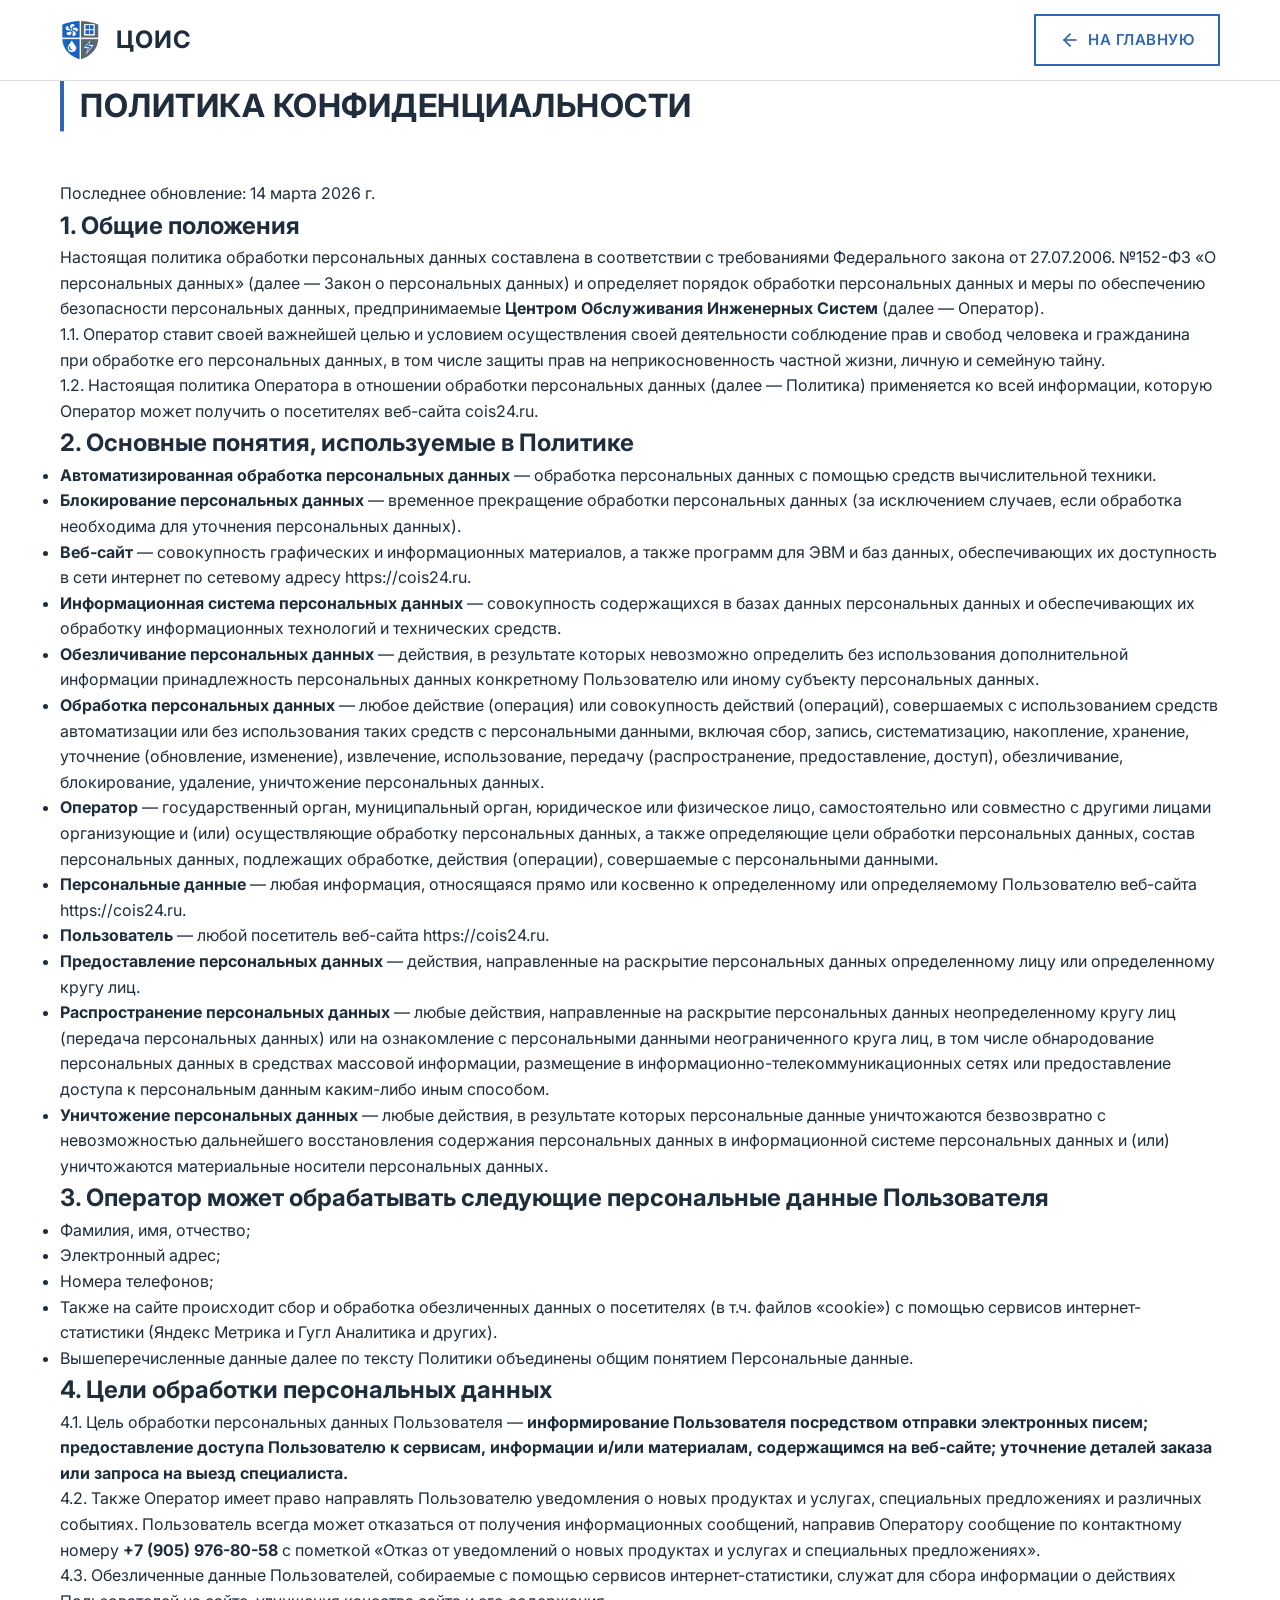
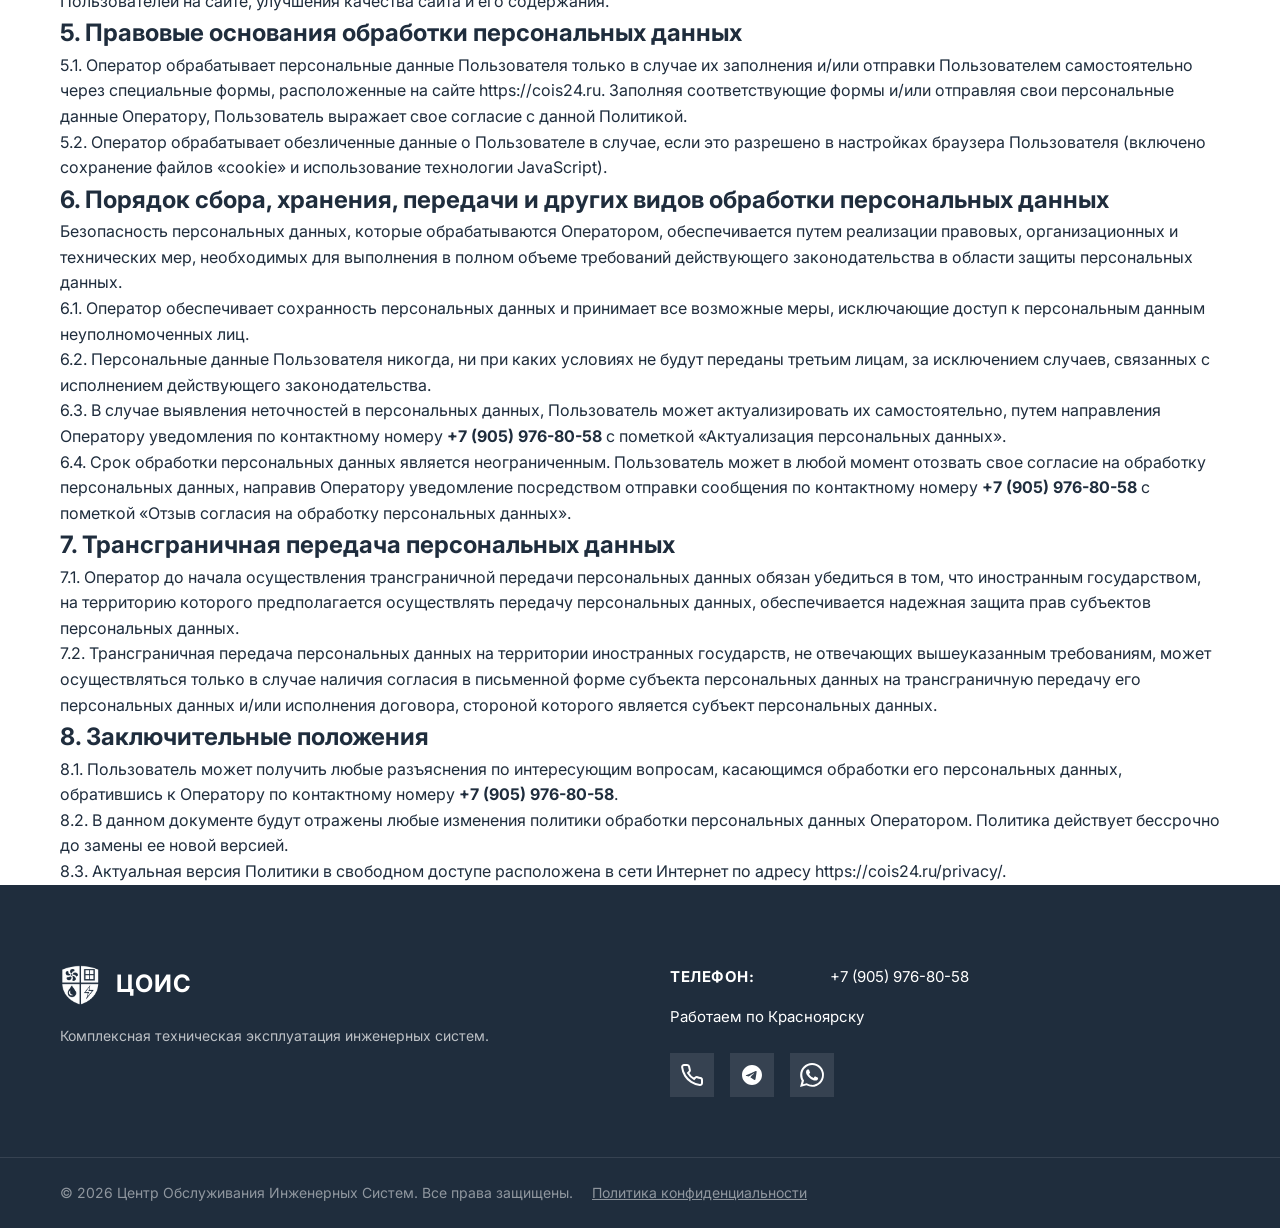
==== privacy/index.html @ afbdf445 "Initial release" ====
<!DOCTYPE html>
<html lang="ru">

<head>
    <meta charset="UTF-8">
    <meta name="viewport" content="width=device-width, initial-scale=1.0">
    <meta name="description"
        content="Политика конфиденциальности и обработки персональных данных Центра Обслуживания Инженерных Систем (ЦОИС) в Красноярске.">
    <meta name="robots" content="noindex, nofollow">
    <title>Политика конфиденциальности | ЦОИС</title>

    <link rel="icon" type="image/png" href="../image/logo.png">
    <link rel="apple-touch-icon" href="../image/logo.png">

    <link rel="stylesheet" href="../styles.css">
    <link href="https://fonts.googleapis.com/css2?family=Inter:wght@400;500;600;700&display=swap" rel="stylesheet">
    <!-- Yandex.Metrika counter -->
    <script type="text/javascript">
        (function (m, e, t, r, i, k, a) {
            m[i] = m[i] || function () { (m[i].a = m[i].a || []).push(arguments) };
            m[i].l = 1 * new Date();
            for (var j = 0; j < document.scripts.length; j++) { if (document.scripts[j].src === r) { return; } }
            k = e.createElement(t), a = e.getElementsByTagName(t)[0], k.async = 1, k.src = r, a.parentNode.insertBefore(k, a)
        })(window, document, 'script', 'https://mc.yandex.ru/metrika/tag.js?id=108239264', 'ym');

        ym(108239264, 'init', { ssr: true, clickmap: true, ecommerce: "dataLayer", referrer: document.referrer, url: location.href, accurateTrackBounce: true, trackLinks: true });
    </script>
    <noscript>
        <div><img src="https://mc.yandex.ru/watch/108239264" style="position:absolute; left:-9999px;" alt="" /></div>
    </noscript>
    <!-- /Yandex.Metrika counter -->
</head>

<body>
    <header class="header" id="header">
        <div class="container header-container">
            <a href="../" class="logo">
                <img src="../image/logo.png" alt="ЦОИС" class="logo-img">
                <span class="logo-text">ЦОИС</span>
            </a>
            <div class="header-right">
                <nav class="nav">
                    <a href="../#services" style="visibility: hidden;">Услуги</a>
                </nav>
                <div class="header-actions">
                    <a href="../" class="btn btn-call-outline">
                        <svg viewBox="0 0 24 24" fill="none" stroke="currentColor" stroke-width="2"
                            stroke-linecap="square" stroke-linejoin="miter" class="btn-icon">
                            <line x1="19" y1="12" x2="5" y2="12"></line>
                            <polyline points="12 19 5 12 12 5"></polyline>
                        </svg>
                        <span class="btn-text">На главную</span>
                    </a>
                </div>
            </div>
        </div>
    </header>

    <main class="privacy-page">
        <div class="container">
            <div class="privacy-content">
                <h1 class="section-title">Политика конфиденциальности</h1>
                <p class="privacy-date">Последнее обновление: 14 марта 2026 г.</p>

                <div class="privacy-text">
                    <h2>1. Общие положения</h2>
                    <p>Настоящая политика обработки персональных данных составлена в соответствии с требованиями
                        Федерального закона от 27.07.2006. №152-ФЗ «О персональных данных» (далее — Закон о персональных
                        данных) и определяет порядок обработки персональных данных и меры по обеспечению безопасности
                        персональных данных, предпринимаемые <strong>Центром Обслуживания Инженерных Систем</strong>
                        (далее — Оператор).</p>
                    <p>1.1. Оператор ставит своей важнейшей целью и условием осуществления своей деятельности соблюдение
                        прав и свобод человека и гражданина при обработке его персональных данных, в том числе защиты
                        прав на неприкосновенность частной жизни, личную и семейную тайну.</p>
                    <p>1.2. Настоящая политика Оператора в отношении обработки персональных данных (далее — Политика)
                        применяется ко всей информации, которую Оператор может получить о посетителях веб-сайта <a
                            href="https://cois24.ru">cois24.ru</a>.</p>

                    <h2>2. Основные понятия, используемые в Политике</h2>
                    <ul>
                        <li><strong>Автоматизированная обработка персональных данных</strong> — обработка персональных
                            данных с помощью средств вычислительной техники.</li>
                        <li><strong>Блокирование персональных данных</strong> — временное прекращение обработки
                            персональных данных (за исключением случаев, если обработка необходима для уточнения
                            персональных данных).</li>
                        <li><strong>Веб-сайт</strong> — совокупность графических и информационных материалов, а также
                            программ для ЭВМ и баз данных, обеспечивающих их доступность в сети интернет по сетевому
                            адресу https://cois24.ru.</li>
                        <li><strong>Информационная система персональных данных</strong> — совокупность содержащихся в
                            базах данных персональных данных и обеспечивающих их обработку информационных технологий и
                            технических средств.</li>
                        <li><strong>Обезличивание персональных данных</strong> — действия, в результате которых
                            невозможно определить без использования дополнительной информации принадлежность
                            персональных данных конкретному Пользователю или иному субъекту персональных данных.</li>
                        <li><strong>Обработка персональных данных</strong> — любое действие (операция) или совокупность
                            действий (операций), совершаемых с использованием средств автоматизации или без
                            использования таких средств с персональными данными, включая сбор, запись, систематизацию,
                            накопление, хранение, уточнение (обновление, изменение), извлечение, использование, передачу
                            (распространение, предоставление, доступ), обезличивание, блокирование, удаление,
                            уничтожение персональных данных.</li>
                        <li><strong>Оператор</strong> — государственный орган, муниципальный орган, юридическое или
                            физическое лицо, самостоятельно или совместно с другими лицами организующие и (или)
                            осуществляющие обработку персональных данных, а также определяющие цели обработки
                            персональных данных, состав персональных данных, подлежащих обработке, действия (операции),
                            совершаемые с персональными данными.</li>
                        <li><strong>Персональные данные</strong> — любая информация, относящаяся прямо или косвенно к
                            определенному или определяемому Пользователю веб-сайта https://cois24.ru.</li>
                        <li><strong>Пользователь</strong> — любой посетитель веб-сайта https://cois24.ru.</li>
                        <li><strong>Предоставление персональных данных</strong> — действия, направленные на раскрытие
                            персональных данных определенному лицу или определенному кругу лиц.</li>
                        <li><strong>Распространение персональных данных</strong> — любые действия, направленные на
                            раскрытие персональных данных неопределенному кругу лиц (передача персональных данных) или
                            на ознакомление с персональными данными неограниченного круга лиц, в том числе обнародование
                            персональных данных в средствах массовой информации, размещение в
                            информационно-телекоммуникационных сетях или предоставление доступа к персональным данным
                            каким-либо иным способом.</li>
                        <li><strong>Уничтожение персональных данных</strong> — любые действия, в результате которых
                            персональные данные уничтожаются безвозвратно с невозможностью дальнейшего восстановления
                            содержания персональных данных в информационной системе персональных данных и (или)
                            уничтожаются материальные носители персональных данных.</li>
                    </ul>

                    <h2>3. Оператор может обрабатывать следующие персональные данные Пользователя</h2>
                    <ul>
                        <li>Фамилия, имя, отчество;</li>
                        <li>Электронный адрес;</li>
                        <li>Номера телефонов;</li>
                        <li>Также на сайте происходит сбор и обработка обезличенных данных о посетителях (в т.ч. файлов
                            «cookie») с помощью сервисов интернет-статистики (Яндекс Метрика и Гугл Аналитика и других).
                        </li>
                        <li>Вышеперечисленные данные далее по тексту Политики объединены общим понятием Персональные
                            данные.</li>
                    </ul>

                    <h2>4. Цели обработки персональных данных</h2>
                    <p>4.1. Цель обработки персональных данных Пользователя — <strong>информирование Пользователя
                            посредством отправки электронных писем; предоставление доступа Пользователю к сервисам,
                            информации и/или материалам, содержащимся на веб-сайте; уточнение деталей заказа или запроса
                            на выезд специалиста.</strong></p>
                    <p>4.2. Также Оператор имеет право направлять Пользователю уведомления о новых продуктах и услугах,
                        специальных предложениях и различных событиях. Пользователь всегда может отказаться от получения
                        информационных сообщений, направив Оператору сообщение по контактному номеру
                        <strong>+7 (905) 976-80-58</strong> с пометкой «Отказ от уведомлений о новых продуктах и услугах
                        и
                        специальных предложениях».
                    </p>
                    <p>4.3. Обезличенные данные Пользователей, собираемые с помощью сервисов интернет-статистики, служат
                        для сбора информации о действиях Пользователей на сайте, улучшения качества сайта и его
                        содержания.</p>

                    <h2>5. Правовые основания обработки персональных данных</h2>
                    <p>5.1. Оператор обрабатывает персональные данные Пользователя только в случае их заполнения и/или
                        отправки Пользователем самостоятельно через специальные формы, расположенные на сайте
                        https://cois24.ru. Заполняя соответствующие формы и/или отправляя свои персональные данные
                        Оператору, Пользователь выражает свое согласие с данной Политикой.</p>
                    <p>5.2. Оператор обрабатывает обезличенные данные о Пользователе в случае, если это разрешено в
                        настройках браузера Пользователя (включено сохранение файлов «cookie» и использование технологии
                        JavaScript).</p>

                    <h2>6. Порядок сбора, хранения, передачи и других видов обработки персональных данных</h2>
                    <p>Безопасность персональных данных, которые обрабатываются Оператором, обеспечивается путем
                        реализации правовых, организационных и технических мер, необходимых для выполнения в полном
                        объеме требований действующего законодательства в области защиты персональных данных.</p>
                    <p>6.1. Оператор обеспечивает сохранность персональных данных и принимает все возможные меры,
                        исключающие доступ к персональным данным неуполномоченных лиц.</p>
                    <p>6.2. Персональные данные Пользователя никогда, ни при каких условиях не будут переданы третьим
                        лицам, за исключением случаев, связанных с исполнением действующего законодательства.</p>
                    <p>6.3. В случае выявления неточностей в персональных данных, Пользователь может актуализировать их
                        самостоятельно, путем направления Оператору уведомления по контактному номеру
                        <strong>+7 (905) 976-80-58</strong> с пометкой «Актуализация персональных данных».
                    </p>
                    <p>6.4. Срок обработки персональных данных является неограниченным. Пользователь может в любой
                        момент отозвать свое согласие на обработку персональных данных, направив Оператору уведомление
                        посредством отправки сообщения по контактному номеру <strong>+7 (905) 976-80-58</strong> с
                        пометкой «Отзыв согласия на обработку персональных данных».</p>

                    <h2>7. Трансграничная передача персональных данных</h2>
                    <p>7.1. Оператор до начала осуществления трансграничной передачи персональных данных обязан
                        убедиться в том, что иностранным государством, на территорию которого предполагается
                        осуществлять передачу персональных данных, обеспечивается надежная защита прав субъектов
                        персональных данных.</p>
                    <p>7.2. Трансграничная передача персональных данных на территории иностранных государств, не
                        отвечающих вышеуказанным требованиям, может осуществляться только в случае наличия согласия в
                        письменной форме субъекта персональных данных на трансграничную передачу его персональных данных
                        и/или исполнения договора, стороной которого является субъект персональных данных.</p>

                    <h2>8. Заключительные положения</h2>
                    <p>8.1. Пользователь может получить любые разъяснения по интересующим вопросам, касающимся обработки
                        его персональных данных, обратившись к Оператору по контактному номеру
                        <strong>+7 (905) 976-80-58</strong>.
                    </p>
                    <p>8.2. В данном документе будут отражены любые изменения политики обработки персональных данных
                        Оператором. Политика действует бессрочно до замены ее новой версией.</p>
                    <p>8.3. Актуальная версия Политики в свободном доступе расположена в сети Интернет по адресу <a
                            href="https://cois24.ru/privacy/">https://cois24.ru/privacy/</a>.</p>
                </div>
            </div>
        </div>
    </main>

    <footer id="contacts" class="footer">
        <div class="container footer-container">
            <div class="footer-info">
                <div class="logo footer-logo">
                    <img src="../image/logo.png" alt="ЦОИС" class="logo-img-footer">
                    <span>ЦОИС</span>
                </div>
                <p>Комплексная техническая эксплуатация инженерных систем.</p>
            </div>
            <div class="footer-contacts">
                <div class="contact-item">
                    <span class="contact-label">Телефон:</span>
                    <a href="tel:+79059768058">+7 (905) 976-80-58</a>
                </div>

                <div class="contact-item">
                    <span>Работаем по Красноярску</span>
                </div>
                <div class="footer-socials">
                    <a href="tel:+79059768058" class="social-icon" aria-label="Позвонить">
                        <svg viewBox="0 0 24 24" fill="none" stroke="currentColor" stroke-width="2"
                            stroke-linecap="square" stroke-linejoin="miter">
                            <path
                                d="M22 16.92v3a2 2 0 0 1-2.18 2 19.79 19.79 0 0 1-8.63-3.07 19.5 19.5 0 0 1-6-6 19.79 19.79 0 0 1-3.07-8.67A2 2 0 0 1 4.11 2h3a2 2 0 0 1 2 1.72 12.84 12.84 0 0 0 .7 2.81 2 2 0 0 1-.45 2.11L8.09 9.91a16 16 0 0 0 6 6l1.27-1.27a2 2 0 0 1 2.11-.45 12.84 12.84 0 0 0 2.81.7A2 2 0 0 1 22 16.92z">
                            </path>
                        </svg>
                    </a>
                    <a href="https://t.me/cois24ru" target="_blank" class="social-icon" aria-label="Telegram">
                        <svg viewBox="0 0 24 24" fill="currentColor">
                            <path
                                d="M12 2C6.48 2 2 6.48 2 12s4.48 10 10 10 10-4.48 10-10S17.52 2 12 2zm4.64 6.8c-.15 1.58-.8 5.42-1.13 7.19-.14.75-.42 1-.68 1.03-.58.05-1.02-.38-1.58-.75-.88-.58-1.38-.94-2.23-1.5-.99-.65-.35-1.01.22-1.59.15-.15 2.71-2.48 2.76-2.69a.2.2 0 0 0-.05-.18c-.06-.05-.14-.03-.21-.02-.09.02-1.49.95-4.22 2.79-.4.27-.76.41-1.08.4-.36-.01-1.04-.2-1.55-.37-.63-.2-1.12-.31-1.08-.66.02-.18.27-.36.74-.55 2.92-1.27 4.86-2.11 5.83-2.51 2.78-1.16 3.35-1.36 3.73-1.36.08 0 .27.02.39.12.1.08.13.19.14.27-.01.06.01.24 0 .38z" />
                        </svg>
                    </a>
                    <a href="https://wa.me/79059768058" target="_blank" class="social-icon" aria-label="WhatsApp">
                        <svg viewBox="0 0 24 24" fill="currentColor">
                            <path
                                d="M17.47 14.38c-.29-.15-1.76-.87-2.03-.97-.27-.1-.47-.15-.67.15-.2.3-.77.97-.94 1.16-.17.2-.35.22-.64.08-.3-.15-1.26-.46-2.39-1.48-.88-.79-1.46-1.76-1.63-2.06-.17-.3-.02-.46.13-.61.13-.13.3-.35.45-.52.15-.17.2-.3.3-.5.1-.2.05-.37-.03-.52-.07-.15-.67-1.61-.92-2.21-.24-.58-.49-.5-.67-.51h-.57c-.2 0-.52.07-.79.37-.27.3-1.04 1.02-1.04 2.48s1.07 2.88 1.21 3.07c.15.2 2.1 3.2 5.08 4.49.71.31 1.26.49 1.69.63.71.23 1.36.19 1.87.12.57-.08 1.76-.72 2.01-1.41.25-.69.25-1.29.17-1.41-.07-.12-.27-.2-.57-.35m-5.42 7.4h-.01c-1.75 0-3.46-.47-4.96-1.36l-.35-.21-3.69.97.98-3.6-.23-.37A9.82 9.82 0 0 1 2.27 12c0-5.45 4.44-9.88 9.89-9.88 2.64 0 5.12 1.03 6.99 2.9 1.87 1.86 2.89 4.35 2.89 6.99-.01 5.45-4.45 9.88-9.9 9.88m8.41-18.3A11.83 11.83 0 0 0 12.05 0C5.5 0 .16 5.34.16 11.89c0 2.1.55 4.14 1.59 5.95L.06 24l6.3-1.65a11.9 11.9 0 0 0 5.68 1.45h.01c6.55 0 11.89-5.33 11.89-11.89a11.83 11.83 0 0 0-3.48-8.41z" />
                        </svg>
                    </a>
                </div>
            </div>
        </div>
        <div class="footer-bottom">
            <div class="container">
                <p>&copy; 2026 Центр Обслуживания Инженерных Систем. Все права защищены. <a href="/privacy/"
                        style="text-decoration: underline; margin-left: 15px;">Политика конфиденциальности</a></p>
            </div>
        </div>
    </footer>

    <button class="scroll-top-btn" id="scrollTopBtn" aria-label="Наверх">
        <svg viewBox="0 0 24 24" fill="none" stroke="currentColor" stroke-width="2" stroke-linecap="square"
            stroke-linejoin="miter">
            <polyline points="18 15 12 9 6 15"></polyline>
        </svg>
    </button>

    <script src="../main.js"></script>
</body>

</html>
---- styles.css ----
:root {
    --primary-blue: #2F66B3;
    --primary-blue-hover: #244f8f;
    --dark-blue: #1f2d3d;
    --grey-text: #5B5F63;
    --bg-white: #FFFFFF;
    --bg-light: #f4f6f8;
    --border-color: #daddE1;
}

* {
    margin: 0;
    padding: 0;
    box-sizing: border-box;
}

html,
body {
    overflow-x: hidden;
}

html {
    scroll-behavior: smooth;
}

body {
    font-family: 'Inter', sans-serif;
    color: var(--dark-blue);
    background-color: var(--bg-white);
    line-height: 1.6;
    font-size: 16px;
    -webkit-font-smoothing: antialiased;
}

a {
    text-decoration: none;
    color: inherit;
    transition: color 0.2s ease, background-color 0.2s ease;
}

.container {
    max-width: 1200px;
    margin: 0 auto;
    padding: 0 20px;
}

.section {
    padding: 80px 0;
}

.bg-light {
    background-color: var(--bg-light);
}

.section-title {
    font-size: 32px;
    font-weight: 700;
    color: var(--dark-blue);
    margin-bottom: 50px;
    text-align: left;
    position: relative;
    padding-left: 20px;
    text-transform: uppercase;
    letter-spacing: 0.5px;
}

.section-title::before {
    content: '';
    position: absolute;
    left: 0;
    top: 50%;
    transform: translateY(-50%);
    height: 100%;
    width: 4px;
    background-color: var(--primary-blue);
}

.btn {
    display: inline-block;
    padding: 14px 28px;
    font-size: 15px;
    font-weight: 600;
    cursor: pointer;
    transition: background-color 0.2s ease, border-color 0.2s ease, color 0.2s ease;
    text-align: center;
    border-radius: 0;
    line-height: 24px;
    text-transform: uppercase;
    letter-spacing: 0.5px;
}

.btn-primary {
    background-color: var(--primary-blue);
    color: var(--bg-white);
    border: 1px solid var(--primary-blue);
}

.btn-primary:hover {
    background-color: var(--primary-blue-hover);
    border-color: var(--primary-blue-hover);
}

.btn-outline {
    background-color: transparent;
    color: var(--dark-blue);
    border: 1px solid var(--dark-blue);
}

.btn-outline:hover {
    background-color: var(--dark-blue);
    color: var(--bg-white);
}

.header {
    background-color: var(--bg-white);
    border-bottom: 1px solid var(--border-color);
    position: fixed;
    width: 100%;
    top: 0;
    left: 0;
    z-index: 100;
    transition: transform 0.3s ease;
}

.header.header-hidden {
    transform: translateY(-100%);
}

.header+main {
    margin-top: 80px;
}

.header-container {
    display: flex;
    justify-content: space-between;
    align-items: center;
    height: 80px;
}

.logo {
    display: flex;
    align-items: center;
    gap: 16px;
    font-size: 24px;
    font-weight: 700;
    color: var(--dark-blue);
    letter-spacing: 1px;
}

.logo-img {
    height: 40px;
    width: auto;
}

.logo-text {
    text-transform: uppercase;
}

.logo-img-footer {
    height: 40px;
    width: auto;
    filter: brightness(0) invert(1);
}

.header-right {
    display: flex;
    align-items: center;
    gap: 40px;
}

.header-actions {
    display: flex;
    align-items: center;
    gap: 20px;
}

.header-socials {
    display: flex;
    gap: 12px;
}

.header-social-icon {
    display: flex;
    align-items: center;
    justify-content: center;
    width: 44px;
    height: 44px;
    border-radius: 0;
    background-color: var(--bg-light);
    color: var(--primary-blue);
    transition: background-color 0.2s ease, color 0.2s ease;
}

.header-social-icon svg {
    width: 20px;
    height: 20px;
}

.header-social-icon:hover {
    background-color: var(--primary-blue);
    color: var(--bg-white);
}

.btn-call-outline {
    display: inline-flex;
    align-items: center;
    justify-content: center;
    gap: 8px;
    padding: 12px 24px;
    background-color: var(--bg-white);
    border: 2px solid var(--primary-blue);
    color: var(--primary-blue);
    font-size: 15px;
    font-weight: 600;
    cursor: pointer;
    text-transform: uppercase;
    letter-spacing: 0.5px;
    transition: all 0.3s ease;
}

.btn-call-outline:hover {
    background-color: var(--primary-blue);
    color: var(--bg-white);
}

.btn-icon {
    width: 20px;
    height: 20px;
    transition: color 0.3s ease;
}

.nav {
    display: flex;
    gap: 32px;
}

.nav a {
    font-size: 13px;
    font-weight: 600;
    color: var(--dark-blue);
    text-transform: uppercase;
    letter-spacing: 0.5px;
}

.nav a:hover {
    color: var(--primary-blue);
}

.hero {
    background: linear-gradient(135deg, var(--dark-blue) 0%, var(--primary-blue) 100%);
    color: var(--bg-white);
    padding: 100px 0;
}

.hero-container {
    display: flex;
    align-items: center;
    justify-content: space-between;
    gap: 60px;
}

.hero-content {
    flex: 1;
    max-width: 600px;
}

.hero-title {
    font-size: 42px;
    font-weight: 700;
    line-height: 1.25;
    margin-bottom: 24px;
    text-transform: uppercase;
    letter-spacing: 1px;
}

.hero-subtitle {
    font-size: 18px;
    color: rgba(255, 255, 255, 0.85);
    margin-bottom: 40px;
    font-weight: 400;
    line-height: 1.6;
}

.hero-actions {
    display: flex;
    align-items: center;
    gap: 16px;
    flex-wrap: wrap;
}

.hero-socials {
    display: flex;
    gap: 16px;
}

.hero-social-icon {
    display: flex;
    align-items: center;
    justify-content: center;
    width: 54px;
    height: 54px;
    border-radius: 0;
    background-color: rgba(255, 255, 255, 0.1);
    color: var(--bg-white);
    transition: background-color 0.2s ease, transform 0.2s ease;
}

.hero-social-icon svg {
    width: 24px;
    height: 24px;
}

.hero-social-icon:hover {
    background-color: var(--primary-blue);
}

.hero-visual {
    flex: 1;
    display: flex;
    justify-content: center;
    align-items: center;
}

.hero-logo {
    width: 350px;
    height: auto;
}

.services-grid {
    display: grid;
    grid-template-columns: repeat(auto-fit, minmax(300px, 1fr));
    gap: 0;
    border-top: 1px solid var(--border-color);
    border-left: 1px solid var(--border-color);
}

.service-card {
    background-color: var(--bg-white);
    padding: 40px 30px;
    text-align: left;
    border-right: 1px solid var(--border-color);
    border-bottom: 1px solid var(--border-color);
    transition: background-color 0.2s ease;
}

.service-card:hover {
    background-color: var(--bg-light);
}

.service-icon {
    margin-bottom: 24px;
    color: var(--primary-blue);
}

.service-icon svg {
    width: 40px;
    height: 40px;
}

.service-card h3 {
    font-size: 18px;
    font-weight: 700;
    color: var(--dark-blue);
    margin-bottom: 16px;
    text-transform: uppercase;
    letter-spacing: 0.5px;
}

.service-card p {
    color: var(--grey-text);
    font-size: 15px;
}

.objects-grid {
    display: grid;
    grid-template-columns: repeat(auto-fit, minmax(220px, 1fr));
    gap: 0;
    border-top: 1px solid var(--border-color);
    border-left: 1px solid var(--border-color);
}

.object-item {
    background-color: var(--bg-white);
    padding: 40px 20px;
    text-align: center;
    border-right: 1px solid var(--border-color);
    border-bottom: 1px solid var(--border-color);
    transition: background-color 0.2s ease;
}

.object-item:hover {
    background-color: var(--primary-blue);
    color: var(--bg-white);
}

.object-item:hover .object-icon {
    color: var(--bg-white);
}

.object-item:hover h3 {
    color: var(--bg-white);
}

.object-icon {
    color: var(--primary-blue);
    margin-bottom: 20px;
    transition: color 0.2s ease;
}

.object-icon svg {
    width: 48px;
    height: 48px;
    stroke-width: 1.5;
}

.object-item h3 {
    font-size: 14px;
    font-weight: 600;
    color: var(--dark-blue);
    text-transform: uppercase;
    letter-spacing: 0.5px;
    transition: color 0.2s ease;
}

.advantages-grid {
    display: grid;
    grid-template-columns: repeat(auto-fit, minmax(260px, 1fr));
    gap: 40px;
}

.advantage-card {
    text-align: left;
}

.advantage-icon {
    margin-bottom: 20px;
    color: var(--primary-blue);
}

.advantage-icon svg {
    width: 36px;
    height: 36px;
}

.advantage-card h3 {
    font-size: 16px;
    font-weight: 700;
    color: var(--dark-blue);
    margin-bottom: 12px;
    text-transform: uppercase;
    letter-spacing: 0.5px;
}

.advantage-card p {
    color: var(--grey-text);
    font-size: 15px;
}

.about-content {
    max-width: 800px;
}

.about-text {
    font-size: 16px;
    color: var(--grey-text);
    line-height: 1.8;
}

.cta {
    background-color: var(--dark-blue);
    color: var(--bg-white);
    padding: 100px 0;
    text-align: center;
}

.cta-content {
    max-width: 700px;
    margin: 0 auto;
    display: flex;
    flex-direction: column;
    align-items: center;
}

.cta-title {
    font-size: 32px;
    font-weight: 700;
    color: var(--bg-white);
    margin-bottom: 20px;
    text-transform: uppercase;
    letter-spacing: 0.5px;
}

.cta-subtitle {
    font-size: 18px;
    color: rgba(255, 255, 255, 0.85);
    margin-bottom: 40px;
}

.cta-main-btn {
    font-size: 18px;
    padding: 18px 40px;
    margin-bottom: 40px;
}

.cta-messengers-group {
    display: flex;
    flex-direction: column;
    align-items: center;
}

.cta-messengers-title {
    font-size: 15px;
    color: rgba(255, 255, 255, 0.7);
    margin-bottom: 15px;
}

.cta-socials {
    display: flex;
    gap: 24px;
    justify-content: center;
}

.cta-social-icon {
    display: flex;
    align-items: center;
    justify-content: center;
    width: 54px;
    height: 54px;
    border-radius: 0;
    background-color: transparent;
    border: 1px solid var(--border-color);
    color: var(--bg-white);
    transition: background-color 0.2s ease, color 0.2s ease;
}

.cta-social-icon svg {
    width: 24px;
    height: 24px;
}

.cta-social-icon:hover {
    background-color: var(--primary-blue);
    color: var(--bg-white);
    border-color: var(--primary-blue);
}

.footer {
    background-color: var(--dark-blue);
    color: var(--bg-white);
    padding-top: 80px;
}

.footer-container {
    display: flex;
    justify-content: space-between;
    flex-wrap: wrap;
    gap: 60px;
    margin-bottom: 60px;
}

.footer-info {
    flex: 1;
    min-width: 250px;
}

.footer-logo {
    color: var(--bg-white);
    margin-bottom: 20px;
}

.footer-info p {
    color: rgba(255, 255, 255, 0.7);
    font-size: 14px;
}

.footer-contacts {
    flex: 1;
    display: flex;
    flex-direction: column;
    gap: 16px;
    min-width: 300px;
}

.contact-item {
    display: flex;
    align-items: flex-start;
}

.contact-label {
    min-width: 160px;
    color: var(--primary-blue);
    font-weight: 700;
    font-size: 13px;
    text-transform: uppercase;
    letter-spacing: 0.5px;
}

.footer-contacts span,
.footer-contacts a {
    color: var(--bg-white);
    font-size: 15px;
}

.footer-contacts a:hover {
    color: var(--primary-blue);
}

.footer-socials {
    display: flex;
    gap: 16px;
    margin-top: 8px;
}

.social-icon {
    display: flex;
    align-items: center;
    justify-content: center;
    width: 44px;
    height: 44px;
    border-radius: 0;
    background-color: rgba(255, 255, 255, 0.1);
    color: var(--primary-blue);
    transition: background-color 0.2s ease, color 0.2s ease;
}

.social-icon svg {
    width: 24px;
    height: 24px;
}

.social-icon:hover {
    background-color: var(--primary-blue);
    color: var(--bg-white);
}

.footer-bottom {
    border-top: 1px solid rgba(255, 255, 255, 0.1);
    padding: 24px 0;
    text-align: left;
    font-size: 14px;
    color: rgba(255, 255, 255, 0.5);
}

.popup-overlay {
    position: fixed;
    top: 0;
    left: 0;
    width: 100%;
    height: 100%;
    background-color: rgba(31, 45, 61, 0.8);
    display: flex;
    justify-content: center;
    align-items: center;
    z-index: 1000;
    opacity: 0;
    visibility: hidden;
    transition: opacity 0.3s ease, visibility 0.3s ease;
}

.popup-overlay.active {
    opacity: 1;
    visibility: visible;
}

.popup-content {
    background-color: var(--bg-white);
    padding: 50px 40px;
    width: 100%;
    max-width: 450px;
    position: relative;
    text-align: center;
    transform: translateY(20px);
    transition: transform 0.3s ease;
}

.popup-overlay.active .popup-content {
    transform: translateY(0);
}

.popup-close {
    position: absolute;
    top: 20px;
    right: 20px;
    background: transparent;
    border: none;
    color: var(--grey-text);
    cursor: pointer;
    transition: color 0.2s ease;
}

.popup-close svg {
    width: 24px;
    height: 24px;
}

.popup-close:hover {
    color: var(--primary-blue);
}

.popup-title {
    font-size: 24px;
    font-weight: 700;
    color: var(--primary-blue);
    margin-bottom: 20px;
    text-transform: uppercase;
    letter-spacing: 0.5px;
}

.popup-phone {
    display: inline-block;
    font-size: 28px;
    font-weight: 700;
    color: var(--primary-blue);
    margin-bottom: 30px;
    transition: color 0.2s ease;
}

.popup-phone:hover {
    color: var(--primary-blue-hover);
}

.popup-subtitle {
    font-size: 15px;
    color: var(--grey-text);
    margin-bottom: 20px;
}

.popup-messengers {
    display: flex;
    flex-direction: column;
    gap: 15px;
}

.messenger-btn {
    display: flex;
    align-items: center;
    justify-content: center;
    gap: 10px;
    padding: 14px;
    border-radius: 0;
    font-size: 16px;
    font-weight: 600;
    border: 1px solid var(--border-color);
    color: var(--dark-blue);
    transition: all 0.2s ease;
    text-transform: uppercase;
    letter-spacing: 0.5px;
}

.messenger-btn svg {
    width: 20px;
    height: 20px;
    color: var(--primary-blue);
    transition: color 0.2s ease;
}

.messenger-btn:hover {
    border-color: var(--primary-blue);
    background-color: var(--primary-blue);
    color: var(--bg-white);
}

.messenger-btn:hover svg {
    color: var(--bg-white);
}

@media (max-width: 992px) {
    .header-right {
        gap: 20px;
    }

    .nav {
        display: none;
    }

    .hero-container {
        flex-direction: column;
        text-align: center;
        gap: 40px;
    }

    .hero-visual {
        display: none;
    }

    .hero-title {
        font-size: 32px;
    }

    .hero-actions {
        justify-content: center;
    }

    .section-title {
        text-align: center;
        padding-left: 0;
    }

    .section-title::before {
        display: none;
    }

    .about-text {
        text-align: center;
    }
}

@media (max-width: 768px) {
    .header-container {
        flex-direction: row;
        height: auto;
        gap: 15px;
        padding: 10px 20px;
        align-items: center;
        justify-content: space-between;
    }

    .header-right {
        gap: 15px;
        width: auto;
    }

    .header-actions {
        gap: 12px;
    }

    .header-social-icon {
        width: 44px;
        height: 44px;
    }

    .header-social-icon svg {
        width: 24px;
        height: 24px;
    }

    .btn-call-outline .btn-text {
        display: none;
    }

    .btn-call-outline {
        padding: 0;
        width: 44px;
        height: 44px;
        border-radius: 0;
    }

    .header-socials {
        display: none;
    }

    .btn-call-outline .btn-icon {
        margin: 0;
    }

    .hero {
        padding: 60px 0;
    }

    .hero-title {
        font-size: 28px;
    }

    .hero-subtitle {
        font-size: 16px;
    }

    .cta {
        padding: 60px 0;
    }

    .cta-title {
        font-size: 28px;
    }

    .privacy-page {
        padding: 30px 0;
    }

    .privacy-content {
        padding: 30px 20px;
        border: none;
        border-radius: 0;
    }

    .privacy-text h2 {
        font-size: 18px;
    }
}

.scroll-top-btn {
    position: fixed;
    bottom: 30px;
    right: 30px;
    width: 48px;
    height: 48px;
    background-color: var(--primary-blue);
    color: var(--bg-white);
    border: none;
    border-radius: 0;
    display: flex;
    align-items: center;
    justify-content: center;
    cursor: pointer;
    box-shadow: 0 4px 12px rgba(0, 0, 0, 0.2);
    opacity: 0;
    visibility: hidden;
    transform: translateY(20px);
    transition: opacity 0.3s ease, visibility 0.3s ease, background-color 0.3s ease;
    z-index: 900;
}

.scroll-top-btn.visible {
    opacity: 1;
    visibility: visible;
    transform: translateY(0);
}

.scroll-top-btn:hover {
    background-color: var(--primary-blue-hover);
}

.scroll-top-btn svg {
    width: 24px;
    height: 24px;
}

@media (max-width: 768px) {
    .scroll-top-btn {
        bottom: 20px;
        right: 20px;
        width: 44px;
        height: 44px;
    }
}

@media (max-width: 480px) {
    .hero-title {
        font-size: 24px;
    }

    .hero .btn,
    .cta .btn {
        width: 100%;
        display: block;
    }

    .header-container {
        padding: 15px 20px;
    }

    .services-grid,
    .objects-grid {
        border: none;
        gap: 20px;
    }

    .cta-socials {
        gap: 15px;
    }

    .section-title {
        font-size: 24px;
        margin-bottom: 24px;
        word-wrap: break-word;
        hyphens: auto;
    }

    .privacy-page {
        padding: 20px 0;
    }

    .privacy-content {
        padding: 25px 20px;
    }

    .privacy-text p {
        font-size: 14px;
        line-height: 1.6;
    }

    .privacy-text h2 {
        font-size: 16px;
        margin: 25px 0 15px;
    }
}

.error-page {
    display: block;
}

.error-main {
    display: flex;
    align-items: center;
    justify-content: center;
    padding: 80px 20px 140px;
    background: var(--bg-white);
}

.error-card {
    display: flex;
    align-items: center;
    max-width: 900px;
    margin: 0 auto;
}

.error-visual {
    flex: 1;
    display: flex;
    align-items: center;
    justify-content: flex-end;
    padding-right: 40px;
    border-right: 1px solid var(--border-color);
    font-size: 100px;
    font-weight: 800;
    color: var(--primary-blue);
    line-height: 1;
    letter-spacing: -3px;
}

.error-content {
    flex: 1.2;
    padding-left: 40px;
}

.error-badge {
    display: inline-block;
    padding: 6px 12px;
    background: rgba(30, 64, 175, 0.1);
    color: var(--primary-blue);
    font-weight: 600;
    font-size: 14px;
    margin-bottom: 20px;
}

.error-title {
    font-size: 36px;
    font-weight: 700;
    color: var(--dark-blue);
    margin-bottom: 20px;
    line-height: 1.2;
}

.error-message {
    font-size: 16px;
    color: var(--text-light);
    line-height: 1.6;
    margin-bottom: 40px;
}

@media (max-width: 768px) {
    .error-page {
        display: block;
        min-height: auto;
    }

    .error-main {
        display: block;
        padding: 30px 20px;
    }

    .error-card {
        display: block;
        text-align: center;
    }

    .error-visual {
        display: block;
        border-right: none;
        border-bottom: 1px solid var(--border-color);
        padding: 0 0 20px 0;
        margin-bottom: 20px;
        font-size: 80px;
        width: 100%;
    }

    .error-content {
        display: block;
        padding: 0;
        width: 100%;
    }

    .error-title {
        font-size: 28px;
    }
}
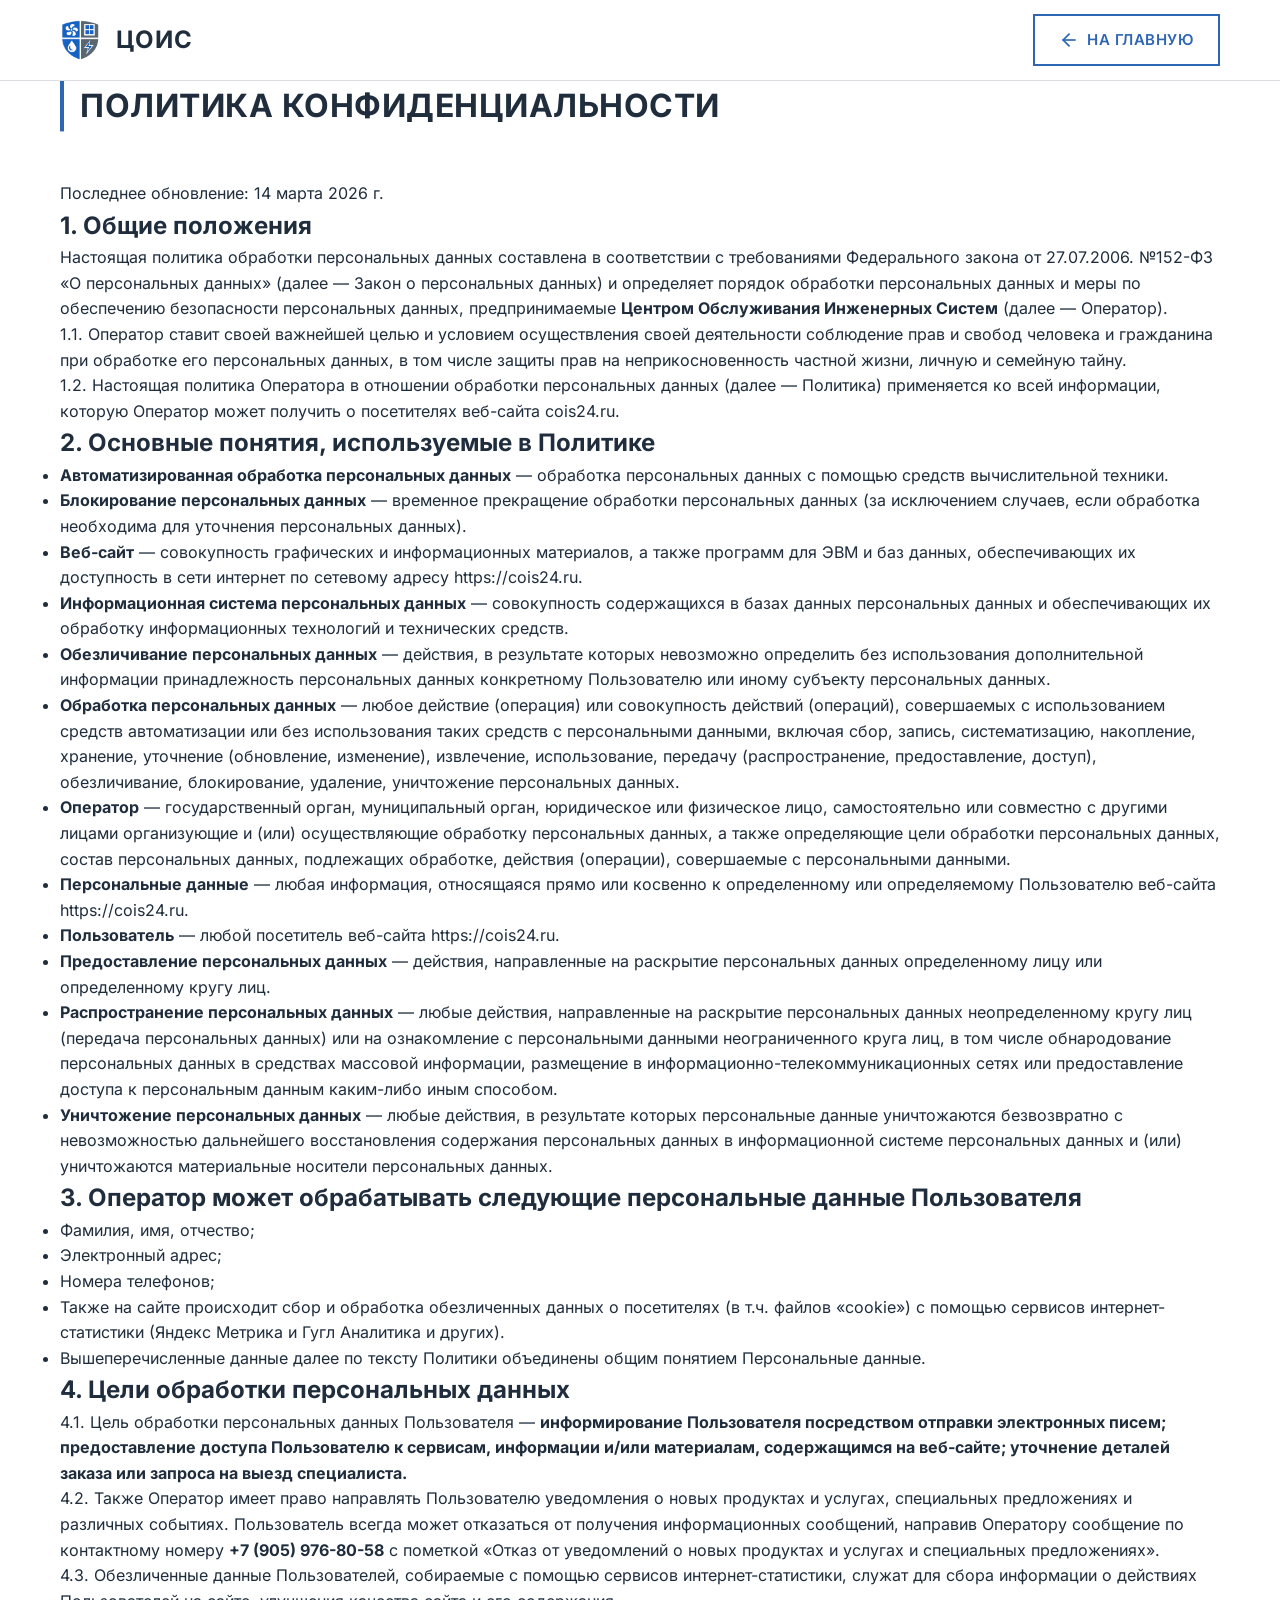
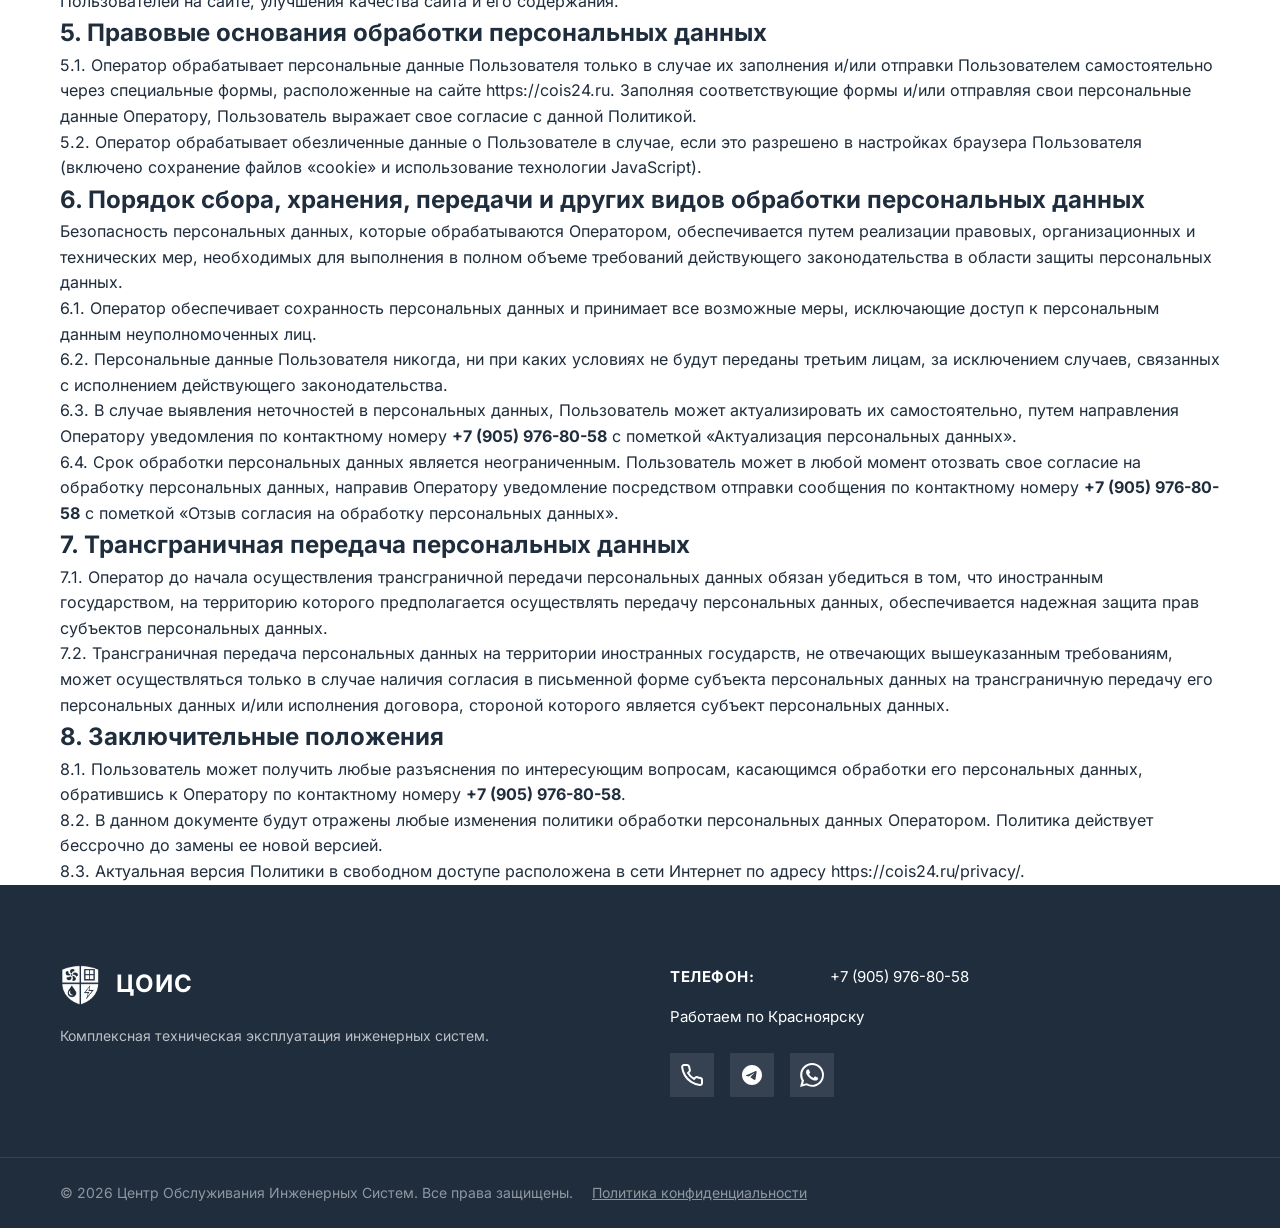
==== commit 93970658: "Refactor: Organize into css, js, fonts directories and localize Google Fonts" ====
--- a/privacy/index.html
+++ b/privacy/index.html
@@ -12,8 +12,8 @@
     <link rel="icon" type="image/png" href="../image/logo.png">
     <link rel="apple-touch-icon" href="../image/logo.png">
 
-    <link rel="stylesheet" href="../styles.css">
-    <link href="https://fonts.googleapis.com/css2?family=Inter:wght@400;500;600;700&display=swap" rel="stylesheet">
+    <link rel="stylesheet" href="../css/styles.css">
+    <link rel="stylesheet" href="../css/fonts.css">
     <!-- Yandex.Metrika counter -->
     <script type="text/javascript">
         (function (m, e, t, r, i, k, a) {
@@ -255,7 +255,7 @@
         </svg>
     </button>
 
-    <script src="../main.js"></script>
+    <script src="../js/main.js"></script>
 </body>
 
 </html>
--- a/css/styles.css
+++ b/css/styles.css
@@ -0,0 +1,1086 @@
+:root {
+    --primary-blue: #2F66B3;
+    --primary-blue-hover: #244f8f;
+    --dark-blue: #1f2d3d;
+    --grey-text: #5B5F63;
+    --bg-white: #FFFFFF;
+    --bg-light: #f4f6f8;
+    --border-color: #daddE1;
+}
+
+* {
+    margin: 0;
+    padding: 0;
+    box-sizing: border-box;
+}
+
+html,
+body {
+    overflow-x: hidden;
+}
+
+html {
+    scroll-behavior: smooth;
+}
+
+body {
+    font-family: 'Inter', sans-serif;
+    color: var(--dark-blue);
+    background-color: var(--bg-white);
+    line-height: 1.6;
+    font-size: 16px;
+    -webkit-font-smoothing: antialiased;
+}
+
+a {
+    text-decoration: none;
+    color: inherit;
+    transition: color 0.2s ease, background-color 0.2s ease;
+}
+
+.container {
+    max-width: 1200px;
+    margin: 0 auto;
+    padding: 0 20px;
+}
+
+.section {
+    padding: 80px 0;
+}
+
+.bg-light {
+    background-color: var(--bg-light);
+}
+
+.section-title {
+    font-size: 32px;
+    font-weight: 700;
+    color: var(--dark-blue);
+    margin-bottom: 50px;
+    text-align: left;
+    position: relative;
+    padding-left: 20px;
+    text-transform: uppercase;
+    letter-spacing: 0.5px;
+}
+
+.section-title::before {
+    content: '';
+    position: absolute;
+    left: 0;
+    top: 50%;
+    transform: translateY(-50%);
+    height: 100%;
+    width: 4px;
+    background-color: var(--primary-blue);
+}
+
+.btn {
+    display: inline-block;
+    padding: 14px 28px;
+    font-size: 15px;
+    font-weight: 600;
+    cursor: pointer;
+    transition: background-color 0.2s ease, border-color 0.2s ease, color 0.2s ease;
+    text-align: center;
+    border-radius: 0;
+    line-height: 24px;
+    text-transform: uppercase;
+    letter-spacing: 0.5px;
+}
+
+.btn-primary {
+    background-color: var(--primary-blue);
+    color: var(--bg-white);
+    border: 1px solid var(--primary-blue);
+}
+
+.btn-primary:hover {
+    background-color: var(--primary-blue-hover);
+    border-color: var(--primary-blue-hover);
+}
+
+.btn-outline {
+    background-color: transparent;
+    color: var(--dark-blue);
+    border: 1px solid var(--dark-blue);
+}
+
+.btn-outline:hover {
+    background-color: var(--dark-blue);
+    color: var(--bg-white);
+}
+
+.header {
+    background-color: var(--bg-white);
+    border-bottom: 1px solid var(--border-color);
+    position: fixed;
+    width: 100%;
+    top: 0;
+    left: 0;
+    z-index: 100;
+    transition: transform 0.3s ease;
+}
+
+.header.header-hidden {
+    transform: translateY(-100%);
+}
+
+.header+main {
+    margin-top: 80px;
+}
+
+.header-container {
+    display: flex;
+    justify-content: space-between;
+    align-items: center;
+    height: 80px;
+}
+
+.logo {
+    display: flex;
+    align-items: center;
+    gap: 16px;
+    font-size: 24px;
+    font-weight: 700;
+    color: var(--dark-blue);
+    letter-spacing: 1px;
+}
+
+.logo-img {
+    height: 40px;
+    width: auto;
+}
+
+.logo-text {
+    text-transform: uppercase;
+}
+
+.logo-img-footer {
+    height: 40px;
+    width: auto;
+    filter: brightness(0) invert(1);
+}
+
+.header-right {
+    display: flex;
+    align-items: center;
+    gap: 40px;
+}
+
+.header-actions {
+    display: flex;
+    align-items: center;
+    gap: 20px;
+}
+
+.header-socials {
+    display: flex;
+    gap: 12px;
+}
+
+.header-social-icon {
+    display: flex;
+    align-items: center;
+    justify-content: center;
+    width: 44px;
+    height: 44px;
+    border-radius: 0;
+    background-color: var(--bg-light);
+    color: var(--primary-blue);
+    transition: background-color 0.2s ease, color 0.2s ease;
+}
+
+.header-social-icon svg {
+    width: 20px;
+    height: 20px;
+}
+
+.header-social-icon:hover {
+    background-color: var(--primary-blue);
+    color: var(--bg-white);
+}
+
+.btn-call-outline {
+    display: inline-flex;
+    align-items: center;
+    justify-content: center;
+    gap: 8px;
+    padding: 12px 24px;
+    background-color: var(--bg-white);
+    border: 2px solid var(--primary-blue);
+    color: var(--primary-blue);
+    font-size: 15px;
+    font-weight: 600;
+    cursor: pointer;
+    text-transform: uppercase;
+    letter-spacing: 0.5px;
+    transition: all 0.3s ease;
+}
+
+.btn-call-outline:hover {
+    background-color: var(--primary-blue);
+    color: var(--bg-white);
+}
+
+.btn-icon {
+    width: 20px;
+    height: 20px;
+    transition: color 0.3s ease;
+}
+
+.nav {
+    display: flex;
+    gap: 32px;
+}
+
+.nav a {
+    font-size: 13px;
+    font-weight: 600;
+    color: var(--dark-blue);
+    text-transform: uppercase;
+    letter-spacing: 0.5px;
+}
+
+.nav a:hover {
+    color: var(--primary-blue);
+}
+
+.hero {
+    background: linear-gradient(135deg, var(--dark-blue) 0%, var(--primary-blue) 100%);
+    color: var(--bg-white);
+    padding: 100px 0;
+}
+
+.hero-container {
+    display: flex;
+    align-items: center;
+    justify-content: space-between;
+    gap: 60px;
+}
+
+.hero-content {
+    flex: 1;
+    max-width: 600px;
+}
+
+.hero-title {
+    font-size: 42px;
+    font-weight: 700;
+    line-height: 1.25;
+    margin-bottom: 24px;
+    text-transform: uppercase;
+    letter-spacing: 1px;
+}
+
+.hero-subtitle {
+    font-size: 18px;
+    color: rgba(255, 255, 255, 0.85);
+    margin-bottom: 40px;
+    font-weight: 400;
+    line-height: 1.6;
+}
+
+.hero-actions {
+    display: flex;
+    align-items: center;
+    gap: 16px;
+    flex-wrap: wrap;
+}
+
+.hero-socials {
+    display: flex;
+    gap: 16px;
+}
+
+.hero-social-icon {
+    display: flex;
+    align-items: center;
+    justify-content: center;
+    width: 54px;
+    height: 54px;
+    border-radius: 0;
+    background-color: rgba(255, 255, 255, 0.1);
+    color: var(--bg-white);
+    transition: background-color 0.2s ease, transform 0.2s ease;
+}
+
+.hero-social-icon svg {
+    width: 24px;
+    height: 24px;
+}
+
+.hero-social-icon:hover {
+    background-color: var(--primary-blue);
+}
+
+.hero-visual {
+    flex: 1;
+    display: flex;
+    justify-content: center;
+    align-items: center;
+}
+
+.hero-logo {
+    width: 350px;
+    height: auto;
+}
+
+.services-grid {
+    display: grid;
+    grid-template-columns: repeat(auto-fit, minmax(300px, 1fr));
+    gap: 0;
+    border-top: 1px solid var(--border-color);
+    border-left: 1px solid var(--border-color);
+}
+
+.service-card {
+    background-color: var(--bg-white);
+    padding: 40px 30px;
+    text-align: left;
+    border-right: 1px solid var(--border-color);
+    border-bottom: 1px solid var(--border-color);
+    transition: background-color 0.2s ease;
+}
+
+.service-card:hover {
+    background-color: var(--bg-light);
+}
+
+.service-icon {
+    margin-bottom: 24px;
+    color: var(--primary-blue);
+}
+
+.service-icon svg {
+    width: 40px;
+    height: 40px;
+}
+
+.service-card h3 {
+    font-size: 18px;
+    font-weight: 700;
+    color: var(--dark-blue);
+    margin-bottom: 16px;
+    text-transform: uppercase;
+    letter-spacing: 0.5px;
+}
+
+.service-card p {
+    color: var(--grey-text);
+    font-size: 15px;
+}
+
+.objects-grid {
+    display: grid;
+    grid-template-columns: repeat(auto-fit, minmax(220px, 1fr));
+    gap: 0;
+    border-top: 1px solid var(--border-color);
+    border-left: 1px solid var(--border-color);
+}
+
+.object-item {
+    background-color: var(--bg-white);
+    padding: 40px 20px;
+    text-align: center;
+    border-right: 1px solid var(--border-color);
+    border-bottom: 1px solid var(--border-color);
+    transition: background-color 0.2s ease;
+}
+
+.object-item:hover {
+    background-color: var(--primary-blue);
+    color: var(--bg-white);
+}
+
+.object-item:hover .object-icon {
+    color: var(--bg-white);
+}
+
+.object-item:hover h3 {
+    color: var(--bg-white);
+}
+
+.object-icon {
+    color: var(--primary-blue);
+    margin-bottom: 20px;
+    transition: color 0.2s ease;
+}
+
+.object-icon svg {
+    width: 48px;
+    height: 48px;
+    stroke-width: 1.5;
+}
+
+.object-item h3 {
+    font-size: 14px;
+    font-weight: 600;
+    color: var(--dark-blue);
+    text-transform: uppercase;
+    letter-spacing: 0.5px;
+    transition: color 0.2s ease;
+}
+
+.advantages-grid {
+    display: grid;
+    grid-template-columns: repeat(auto-fit, minmax(260px, 1fr));
+    gap: 40px;
+}
+
+.advantage-card {
+    text-align: left;
+}
+
+.advantage-icon {
+    margin-bottom: 20px;
+    color: var(--primary-blue);
+}
+
+.advantage-icon svg {
+    width: 36px;
+    height: 36px;
+}
+
+.advantage-card h3 {
+    font-size: 16px;
+    font-weight: 700;
+    color: var(--dark-blue);
+    margin-bottom: 12px;
+    text-transform: uppercase;
+    letter-spacing: 0.5px;
+}
+
+.advantage-card p {
+    color: var(--grey-text);
+    font-size: 15px;
+}
+
+.about-content {
+    max-width: 800px;
+}
+
+.about-text {
+    font-size: 16px;
+    color: var(--grey-text);
+    line-height: 1.8;
+}
+
+.cta {
+    background-color: var(--dark-blue);
+    color: var(--bg-white);
+    padding: 100px 0;
+    text-align: center;
+}
+
+.cta-content {
+    max-width: 700px;
+    margin: 0 auto;
+    display: flex;
+    flex-direction: column;
+    align-items: center;
+}
+
+.cta-title {
+    font-size: 32px;
+    font-weight: 700;
+    color: var(--bg-white);
+    margin-bottom: 20px;
+    text-transform: uppercase;
+    letter-spacing: 0.5px;
+}
+
+.cta-subtitle {
+    font-size: 18px;
+    color: rgba(255, 255, 255, 0.85);
+    margin-bottom: 40px;
+}
+
+.cta-main-btn {
+    font-size: 18px;
+    padding: 18px 40px;
+    margin-bottom: 40px;
+}
+
+.cta-messengers-group {
+    display: flex;
+    flex-direction: column;
+    align-items: center;
+}
+
+.cta-messengers-title {
+    font-size: 15px;
+    color: rgba(255, 255, 255, 0.7);
+    margin-bottom: 15px;
+}
+
+.cta-socials {
+    display: flex;
+    gap: 24px;
+    justify-content: center;
+}
+
+.cta-social-icon {
+    display: flex;
+    align-items: center;
+    justify-content: center;
+    width: 54px;
+    height: 54px;
+    border-radius: 0;
+    background-color: transparent;
+    border: 1px solid var(--border-color);
+    color: var(--bg-white);
+    transition: background-color 0.2s ease, color 0.2s ease;
+}
+
+.cta-social-icon svg {
+    width: 24px;
+    height: 24px;
+}
+
+.cta-social-icon:hover {
+    background-color: var(--primary-blue);
+    color: var(--bg-white);
+    border-color: var(--primary-blue);
+}
+
+.footer {
+    background-color: var(--dark-blue);
+    color: var(--bg-white);
+    padding-top: 80px;
+}
+
+.footer-container {
+    display: flex;
+    justify-content: space-between;
+    flex-wrap: wrap;
+    gap: 60px;
+    margin-bottom: 60px;
+}
+
+.footer-info {
+    flex: 1;
+    min-width: 250px;
+}
+
+.footer-logo {
+    color: var(--bg-white);
+    margin-bottom: 20px;
+}
+
+.footer-info p {
+    color: rgba(255, 255, 255, 0.7);
+    font-size: 14px;
+}
+
+.footer-contacts {
+    flex: 1;
+    display: flex;
+    flex-direction: column;
+    gap: 16px;
+    min-width: 300px;
+}
+
+.contact-item {
+    display: flex;
+    align-items: flex-start;
+}
+
+.contact-label {
+    min-width: 160px;
+    color: var(--primary-blue);
+    font-weight: 700;
+    font-size: 13px;
+    text-transform: uppercase;
+    letter-spacing: 0.5px;
+}
+
+.footer-contacts span,
+.footer-contacts a {
+    color: var(--bg-white);
+    font-size: 15px;
+}
+
+.footer-contacts a:hover {
+    color: var(--primary-blue);
+}
+
+.footer-socials {
+    display: flex;
+    gap: 16px;
+    margin-top: 8px;
+}
+
+.social-icon {
+    display: flex;
+    align-items: center;
+    justify-content: center;
+    width: 44px;
+    height: 44px;
+    border-radius: 0;
+    background-color: rgba(255, 255, 255, 0.1);
+    color: var(--primary-blue);
+    transition: background-color 0.2s ease, color 0.2s ease;
+}
+
+.social-icon svg {
+    width: 24px;
+    height: 24px;
+}
+
+.social-icon:hover {
+    background-color: var(--primary-blue);
+    color: var(--bg-white);
+}
+
+.footer-bottom {
+    border-top: 1px solid rgba(255, 255, 255, 0.1);
+    padding: 24px 0;
+    text-align: left;
+    font-size: 14px;
+    color: rgba(255, 255, 255, 0.5);
+}
+
+.popup-overlay {
+    position: fixed;
+    top: 0;
+    left: 0;
+    width: 100%;
+    height: 100%;
+    background-color: rgba(31, 45, 61, 0.8);
+    display: flex;
+    justify-content: center;
+    align-items: center;
+    z-index: 1000;
+    opacity: 0;
+    visibility: hidden;
+    transition: opacity 0.3s ease, visibility 0.3s ease;
+}
+
+.popup-overlay.active {
+    opacity: 1;
+    visibility: visible;
+}
+
+.popup-content {
+    background-color: var(--bg-white);
+    padding: 50px 40px;
+    width: 100%;
+    max-width: 450px;
+    position: relative;
+    text-align: center;
+    transform: translateY(20px);
+    transition: transform 0.3s ease;
+}
+
+.popup-overlay.active .popup-content {
+    transform: translateY(0);
+}
+
+.popup-close {
+    position: absolute;
+    top: 20px;
+    right: 20px;
+    background: transparent;
+    border: none;
+    color: var(--grey-text);
+    cursor: pointer;
+    transition: color 0.2s ease;
+}
+
+.popup-close svg {
+    width: 24px;
+    height: 24px;
+}
+
+.popup-close:hover {
+    color: var(--primary-blue);
+}
+
+.popup-title {
+    font-size: 24px;
+    font-weight: 700;
+    color: var(--primary-blue);
+    margin-bottom: 20px;
+    text-transform: uppercase;
+    letter-spacing: 0.5px;
+}
+
+.popup-phone {
+    display: inline-block;
+    font-size: 28px;
+    font-weight: 700;
+    color: var(--primary-blue);
+    margin-bottom: 30px;
+    transition: color 0.2s ease;
+}
+
+.popup-phone:hover {
+    color: var(--primary-blue-hover);
+}
+
+.popup-subtitle {
+    font-size: 15px;
+    color: var(--grey-text);
+    margin-bottom: 20px;
+}
+
+.popup-messengers {
+    display: flex;
+    flex-direction: column;
+    gap: 15px;
+}
+
+.messenger-btn {
+    display: flex;
+    align-items: center;
+    justify-content: center;
+    gap: 10px;
+    padding: 14px;
+    border-radius: 0;
+    font-size: 16px;
+    font-weight: 600;
+    border: 1px solid var(--border-color);
+    color: var(--dark-blue);
+    transition: all 0.2s ease;
+    text-transform: uppercase;
+    letter-spacing: 0.5px;
+}
+
+.messenger-btn svg {
+    width: 20px;
+    height: 20px;
+    color: var(--primary-blue);
+    transition: color 0.2s ease;
+}
+
+.messenger-btn:hover {
+    border-color: var(--primary-blue);
+    background-color: var(--primary-blue);
+    color: var(--bg-white);
+}
+
+.messenger-btn:hover svg {
+    color: var(--bg-white);
+}
+
+@media (max-width: 992px) {
+    .header-right {
+        gap: 20px;
+    }
+
+    .nav {
+        display: none;
+    }
+
+    .hero-container {
+        flex-direction: column;
+        text-align: center;
+        gap: 40px;
+    }
+
+    .hero-visual {
+        display: none;
+    }
+
+    .hero-title {
+        font-size: 32px;
+    }
+
+    .hero-actions {
+        justify-content: center;
+    }
+
+    .section-title {
+        text-align: center;
+        padding-left: 0;
+    }
+
+    .section-title::before {
+        display: none;
+    }
+
+    .about-text {
+        text-align: center;
+    }
+}
+
+@media (max-width: 768px) {
+    .header-container {
+        flex-direction: row;
+        height: auto;
+        gap: 15px;
+        padding: 10px 20px;
+        align-items: center;
+        justify-content: space-between;
+    }
+
+    .header-right {
+        gap: 15px;
+        width: auto;
+    }
+
+    .header-actions {
+        gap: 12px;
+    }
+
+    .header-social-icon {
+        width: 44px;
+        height: 44px;
+    }
+
+    .header-social-icon svg {
+        width: 24px;
+        height: 24px;
+    }
+
+    .btn-call-outline .btn-text {
+        display: none;
+    }
+
+    .btn-call-outline {
+        padding: 0;
+        width: 44px;
+        height: 44px;
+        border-radius: 0;
+    }
+
+    .header-socials {
+        display: none;
+    }
+
+    .btn-call-outline .btn-icon {
+        margin: 0;
+    }
+
+    .hero {
+        padding: 60px 0;
+    }
+
+    .hero-title {
+        font-size: 28px;
+    }
+
+    .hero-subtitle {
+        font-size: 16px;
+    }
+
+    .cta {
+        padding: 60px 0;
+    }
+
+    .cta-title {
+        font-size: 28px;
+    }
+
+    .privacy-page {
+        padding: 30px 0;
+    }
+
+    .privacy-content {
+        padding: 30px 20px;
+        border: none;
+        border-radius: 0;
+    }
+
+    .privacy-text h2 {
+        font-size: 18px;
+    }
+}
+
+.scroll-top-btn {
+    position: fixed;
+    bottom: 30px;
+    right: 30px;
+    width: 48px;
+    height: 48px;
+    background-color: var(--primary-blue);
+    color: var(--bg-white);
+    border: none;
+    border-radius: 0;
+    display: flex;
+    align-items: center;
+    justify-content: center;
+    cursor: pointer;
+    box-shadow: 0 4px 12px rgba(0, 0, 0, 0.2);
+    opacity: 0;
+    visibility: hidden;
+    transform: translateY(20px);
+    transition: opacity 0.3s ease, visibility 0.3s ease, background-color 0.3s ease;
+    z-index: 900;
+}
+
+.scroll-top-btn.visible {
+    opacity: 1;
+    visibility: visible;
+    transform: translateY(0);
+}
+
+.scroll-top-btn:hover {
+    background-color: var(--primary-blue-hover);
+}
+
+.scroll-top-btn svg {
+    width: 24px;
+    height: 24px;
+}
+
+@media (max-width: 768px) {
+    .scroll-top-btn {
+        bottom: 20px;
+        right: 20px;
+        width: 44px;
+        height: 44px;
+    }
+}
+
+@media (max-width: 480px) {
+    .hero-title {
+        font-size: 24px;
+    }
+
+    .hero .btn,
+    .cta .btn {
+        width: 100%;
+        display: block;
+    }
+
+    .header-container {
+        padding: 15px 20px;
+    }
+
+    .services-grid,
+    .objects-grid {
+        border: none;
+        gap: 20px;
+    }
+
+    .cta-socials {
+        gap: 15px;
+    }
+
+    .section-title {
+        font-size: 24px;
+        margin-bottom: 24px;
+        word-wrap: break-word;
+        hyphens: auto;
+    }
+
+    .privacy-page {
+        padding: 20px 0;
+    }
+
+    .privacy-content {
+        padding: 25px 20px;
+    }
+
+    .privacy-text p {
+        font-size: 14px;
+        line-height: 1.6;
+    }
+
+    .privacy-text h2 {
+        font-size: 16px;
+        margin: 25px 0 15px;
+    }
+}
+
+.error-page {
+    display: block;
+}
+
+.error-main {
+    display: flex;
+    align-items: center;
+    justify-content: center;
+    padding: 80px 20px 140px;
+    background: var(--bg-white);
+}
+
+.error-card {
+    display: flex;
+    align-items: center;
+    max-width: 900px;
+    margin: 0 auto;
+}
+
+.error-visual {
+    flex: 1;
+    display: flex;
+    align-items: center;
+    justify-content: flex-end;
+    padding-right: 40px;
+    border-right: 1px solid var(--border-color);
+    font-size: 100px;
+    font-weight: 800;
+    color: var(--primary-blue);
+    line-height: 1;
+    letter-spacing: -3px;
+}
+
+.error-content {
+    flex: 1.2;
+    padding-left: 40px;
+}
+
+.error-badge {
+    display: inline-block;
+    padding: 6px 12px;
+    background: rgba(30, 64, 175, 0.1);
+    color: var(--primary-blue);
+    font-weight: 600;
+    font-size: 14px;
+    margin-bottom: 20px;
+}
+
+.error-title {
+    font-size: 36px;
+    font-weight: 700;
+    color: var(--dark-blue);
+    margin-bottom: 20px;
+    line-height: 1.2;
+}
+
+.error-message {
+    font-size: 16px;
+    color: var(--text-light);
+    line-height: 1.6;
+    margin-bottom: 40px;
+}
+
+@media (max-width: 768px) {
+    .error-page {
+        display: block;
+        min-height: auto;
+    }
+
+    .error-main {
+        display: block;
+        padding: 30px 20px;
+    }
+
+    .error-card {
+        display: block;
+        text-align: center;
+    }
+
+    .error-visual {
+        display: block;
+        border-right: none;
+        border-bottom: 1px solid var(--border-color);
+        padding: 0 0 20px 0;
+        margin-bottom: 20px;
+        font-size: 80px;
+        width: 100%;
+    }
+
+    .error-content {
+        display: block;
+        padding: 0;
+        width: 100%;
+    }
+
+    .error-title {
+        font-size: 28px;
+    }
+}
--- a/css/fonts.css
+++ b/css/fonts.css
@@ -0,0 +1,28 @@
+@font-face {
+  font-family: 'Inter';
+  font-style: normal;
+  font-weight: 400;
+  font-display: swap;
+  src: url(../fonts/inter-3.woff2) format('truetype');
+}
+@font-face {
+  font-family: 'Inter';
+  font-style: normal;
+  font-weight: 500;
+  font-display: swap;
+  src: url(../fonts/inter-0.woff2) format('truetype');
+}
+@font-face {
+  font-family: 'Inter';
+  font-style: normal;
+  font-weight: 600;
+  font-display: swap;
+  src: url(../fonts/inter-2.woff2) format('truetype');
+}
+@font-face {
+  font-family: 'Inter';
+  font-style: normal;
+  font-weight: 700;
+  font-display: swap;
+  src: url(../fonts/inter-1.woff2) format('truetype');
+}
